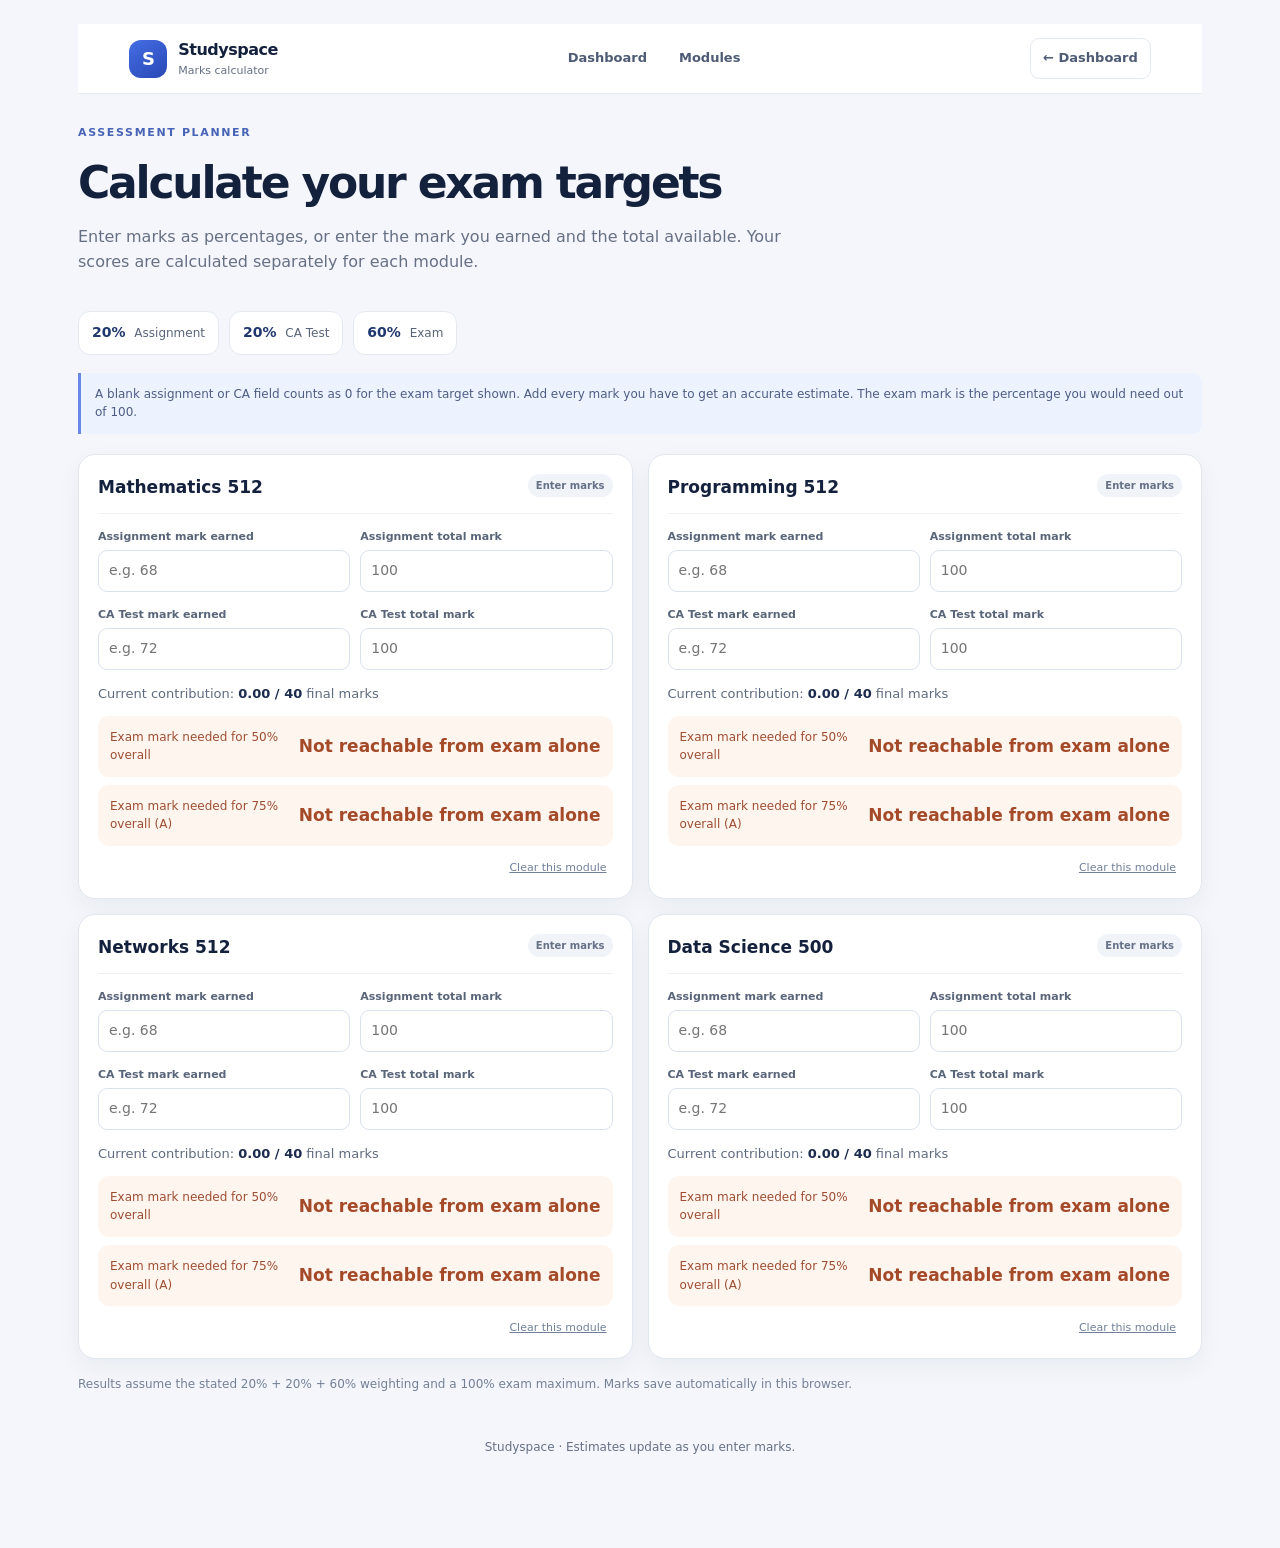
==== marks.html @ 7c02c254 "Add files via upload" ====
<!doctype html><html lang="en"><head><meta charset="utf-8"><meta name="viewport" content="width=device-width,initial-scale=1"><meta name="theme-color" content="#20386f"><title>Marks calculator · Studyspace</title><link rel="stylesheet" href="assets/css/dashboard.css"><style>
.page-intro{padding:30px 0 18px}.page-intro .eyebrow{color:#4763b5}.page-intro h1{font-size:clamp(30px,4vw,44px);letter-spacing:-.05em;margin:8px 0}.page-intro p{margin:0;color:#667085;max-width:720px}.weight-strip{display:flex;flex-wrap:wrap;gap:10px;margin:18px 0}.weight{background:#fff;border:1px solid #e4e9f1;border-radius:12px;padding:10px 13px;font-size:12px;color:#596579}.weight strong{color:#20386f;font-size:14px;margin-right:5px}.notice{border-left:3px solid #6887e8;background:#edf2ff;border-radius:0 10px 10px 0;padding:12px 14px;color:#4d5d83;font-size:12px;margin:15px 0 20px}.marks-grid{display:grid;grid-template-columns:repeat(2,minmax(0,1fr));gap:15px}.marks-card{background:#fff;border:1px solid #e1e7f0;border-radius:17px;padding:19px;box-shadow:0 9px 24px rgba(20,33,61,.05);min-width:0}.marks-head{display:flex;justify-content:space-between;align-items:flex-start;gap:12px;border-bottom:1px solid #edf0f5;padding-bottom:13px}.marks-head h2{font-size:17px;margin:0}.status-pill{background:#f0f3f8;color:#657187;border-radius:30px;padding:4px 8px;font-size:10px;font-weight:700;white-space:nowrap}.fields{display:grid;grid-template-columns:1fr 1fr;gap:10px;margin:14px 0}.field label{display:block;color:#596579;font-size:11px;font-weight:700;margin-bottom:5px}.field input{width:100%;padding:9px 10px;border:1px solid #dbe2ed;border-radius:9px;font-size:14px}.current-line{font-size:13px;color:#5f6b7e;margin:8px 0 12px}.current-line strong{color:#1c2c4e}.target{border-radius:11px;padding:12px;background:#f6f8fc;margin-top:8px;display:flex;justify-content:space-between;align-items:center;gap:10px;font-size:12px;color:#596579}.target b{font-size:17px;color:#20386f;white-space:nowrap}.target.a-target{background:#f2f5ff}.target.impossible{color:#9e4d31;background:#fff5ef}.target.impossible b{color:#a44a29}.target.achieved{background:#eaf8f1;color:#277653}.target.achieved b{color:#277653}.clear-row{text-align:right;margin-top:8px}.clear-row button{border:0;background:transparent;color:#70809a;font-size:11px;text-decoration:underline}.footer-note{font-size:12px;color:#748096;margin:16px 0}.all-clear{border:1px solid #dce3ef;color:#58657b;background:#fff;border-radius:9px;padding:9px 12px;font-size:12px;font-weight:700}
@media(max-width:700px){.marks-grid{grid-template-columns:1fr}.page-intro{padding-top:22px}.marks-card{padding:16px}}
</style></head><body><div class="wrap"><header class="study-topbar"><a class="study-brand" href="index.html"><span class="study-mark">S</span><span>Studyspace<small>Marks calculator</small></span></a><nav class="study-links"><a href="index.html">Dashboard</a><a href="index.html#modules">Modules</a></nav><a class="study-back" href="index.html">← Dashboard</a></header><main><section class="page-intro"><div class="eyebrow">Assessment planner</div><h1>Calculate your exam targets</h1><p>Enter marks as percentages, or enter the mark you earned and the total available. Your scores are calculated separately for each module.</p></section><div class="weight-strip"><span class="weight"><strong>20%</strong> Assignment</span><span class="weight"><strong>20%</strong> CA Test</span><span class="weight"><strong>60%</strong> Exam</span></div><div class="notice">A blank assignment or CA field counts as 0 for the exam target shown. Add every mark you have to get an accurate estimate. The exam mark is the percentage you would need out of 100.</div><div id="marksGrid" class="marks-grid"></div><p class="footer-note">Results assume the stated 20% + 20% + 60% weighting and a 100% exam maximum. Marks save automatically in this browser.</p></main><footer class="foot">Studyspace · Estimates update as you enter marks.</footer></div><script>
const modules=[['maths','Mathematics 512'],['programming','Programming 512'],['networks','Networks 512'],['data-science','Data Science 500']];const KEY='studyspace-module-marks-v1';let saved={};try{saved=JSON.parse(localStorage.getItem(KEY)||'{}')}catch{}
function card([id,name]){const x=saved[id]||{};return `<article class="marks-card" data-id="${id}"><div class="marks-head"><h2>${name}</h2><span class="status-pill" id="status-${id}">Enter marks</span></div><div class="fields"><div class="field"><label for="a-${id}">Assignment mark earned</label><input id="a-${id}" type="number" min="0" step="any" inputmode="decimal" placeholder="e.g. 68" value="${x.a??''}" oninput="update('${id}')"></div><div class="field"><label for="at-${id}">Assignment total mark</label><input id="at-${id}" type="number" min="0.01" step="any" inputmode="decimal" placeholder="100" value="${x.at??''}" oninput="update('${id}')"></div></div><div class="fields"><div class="field"><label for="c-${id}">CA Test mark earned</label><input id="c-${id}" type="number" min="0" step="any" inputmode="decimal" placeholder="e.g. 72" value="${x.c??''}" oninput="update('${id}')"></div><div class="field"><label for="ct-${id}">CA Test total mark</label><input id="ct-${id}" type="number" min="0.01" step="any" inputmode="decimal" placeholder="100" value="${x.ct??''}" oninput="update('${id}')"></div></div><div class="current-line" id="current-${id}">Current contribution: <strong>0.00 / 40</strong> final marks</div><div id="pass-${id}" class="target"><span>Exam mark needed for 50% overall</span><b>—</b></div><div id="grade-${id}" class="target a-target"><span>Exam mark needed for 75% overall (A)</span><b>—</b></div><div class="clear-row"><button onclick="clearModule('${id}')">Clear this module</button></div></article>`}
document.getElementById('marksGrid').innerHTML=modules.map(card).join('');function get(id,k){let n=Number(document.getElementById(k+'-'+id).value);return Number.isFinite(n)?n:0}function entered(id,k){return document.getElementById(k+'-'+id).value.trim()!==''}function needed(current,target){let req=(target-current)/.6*100;if(req<=0)return {text:'Already secured',cls:'achieved'};if(req>100)return {text:'Not reachable from exam alone',cls:'impossible'};return {text:req.toFixed(1)+'%',cls:''}}
function setTarget(el,result){el.className='target '+result.cls;el.querySelector('b').textContent=result.text}
function update(id){let a=get(id,'a'),at=get(id,'at'),c=get(id,'c'),ct=get(id,'ct');let invalid=(entered(id,'a')&&(!at||a>at))||(entered(id,'c')&&(!ct||c>ct));let current=0;if(entered(id,'a')&&at>0)current+=(a/at)*20;if(entered(id,'c')&&ct>0)current+=(c/ct)*20;document.getElementById('current-'+id).innerHTML=invalid?'Check that each earned mark is not greater than its total.':`Current contribution: <strong>${current.toFixed(2)} / 40</strong> final marks`;let status=document.getElementById('status-'+id);status.textContent=invalid?'Check marks':(entered(id,'a')||entered(id,'c')?'Marks entered':'Enter marks');status.style.background=invalid?'#fff0eb':(entered(id,'a')||entered(id,'c')?'#eaf8f1':'#f0f3f8');status.style.color=invalid?'#a44a29':(entered(id,'a')||entered(id,'c')?'#277653':'#657187');let p=needed(current,50),g=needed(current,75);if(invalid){p={text:'Check entered marks',cls:'impossible'};g={text:'Check entered marks',cls:'impossible'}}setTarget(document.getElementById('pass-'+id),p);setTarget(document.getElementById('grade-'+id),g);saved[id]={a:document.getElementById('a-'+id).value,at:document.getElementById('at-'+id).value,c:document.getElementById('c-'+id).value,ct:document.getElementById('ct-'+id).value};localStorage.setItem(KEY,JSON.stringify(saved))}
function clearModule(id){for(let k of ['a','at','c','ct'])document.getElementById(k+'-'+id).value='';delete saved[id];localStorage.setItem(KEY,JSON.stringify(saved));update(id)}modules.forEach(([id])=>update(id));
</script></body></html>
---- assets/css/dashboard.css ----
@import url('./shared.css');
body{background:#f4f6fb!important}.wrap{max-width:1220px;margin:auto;padding:24px clamp(16px,4vw,48px) 64px}.sitehead{display:flex;justify-content:space-between;align-items:center;gap:20px}.sitehead .study-topbar{flex:1}.hero-home{margin-top:22px;padding:clamp(28px,6vw,62px);border-radius:26px;background:radial-gradient(circle at 82% 8%,rgba(126,168,255,.35),transparent 28%),linear-gradient(125deg,#15264b,#263f83 68%,#345cc7);color:#fff;position:relative;overflow:hidden}.eyebrow{font-size:11px;letter-spacing:.15em;font-weight:800;text-transform:uppercase;color:#afc1ff}.hero-home h1{font-size:clamp(34px,5.3vw,58px);line-height:1.04;letter-spacing:-.055em;max-width:680px;margin:18px 0}.hero-home p{max-width:590px;color:#e0e8ff;font-size:16px}.hero-actions{display:flex;flex-wrap:wrap;gap:10px;margin-top:24px}.button{display:inline-flex;align-items:center;justify-content:center;gap:8px;text-decoration:none;border:0;border-radius:11px;padding:12px 16px;background:#fff;color:#1e3470;font-weight:750;font-size:14px}.button.primary{background:#7799ff;color:#fff}.button:hover{transform:translateY(-1px);filter:brightness(.98)}.section-heading{display:flex;align-items:end;justify-content:space-between;gap:12px;margin:34px 0 14px}.section-heading h2{margin:0;font-size:22px;letter-spacing:-.035em}.section-heading p{margin:3px 0 0;color:#667085;font-size:13px}.module-grid{display:grid;grid-template-columns:repeat(2,minmax(0,1fr));gap:16px}.module-card{background:#fff;border:1px solid #e3e8f1;border-radius:18px;padding:22px;box-shadow:0 10px 26px rgba(20,33,61,.05);display:flex;flex-direction:column;min-height:205px}.module-top{display:flex;align-items:center;justify-content:space-between}.module-icon{width:42px;height:42px;border-radius:13px;display:grid;place-items:center;background:#edf1ff;color:#3556c4;font-size:18px;font-weight:800}.module-code{font-size:11px;letter-spacing:.12em;color:#7a859b;font-weight:800}.module-card h3{margin:14px 0 4px;font-size:19px;letter-spacing:-.025em}.module-card p{margin:0;color:#667085;font-size:13px}.module-card .open-link{margin-top:auto;padding-top:18px;text-decoration:none;font-size:13px;font-weight:750;color:#3556c4}.module-card .open-link:hover{color:#172e84}.tool-banner{display:grid;grid-template-columns:1fr auto;align-items:center;gap:20px;border:1px solid #dfe6f3;background:linear-gradient(110deg,#fff,#f0f4ff);border-radius:18px;padding:22px;margin-top:18px}.tool-banner h3{margin:0 0 5px;font-size:18px}.tool-banner p{margin:0;color:#667085;font-size:13px}.tool-banner .button{background:#263f83;color:#fff}.how-grid{display:grid;grid-template-columns:repeat(3,1fr);gap:12px;margin-top:14px}.how-card{background:#fff;border:1px solid #e3e8f1;border-radius:14px;padding:16px}.how-card b{display:block;font-size:13px;margin-bottom:4px}.how-card span{font-size:12px;color:#667085}.foot{padding:30px 0 0;color:#8791a5;font-size:12px;text-align:center}
@media(max-width:700px){.wrap{padding:12px 14px 42px}.module-grid{grid-template-columns:1fr}.how-grid{grid-template-columns:1fr}.tool-banner{grid-template-columns:1fr}.sitehead .study-back{display:none}}
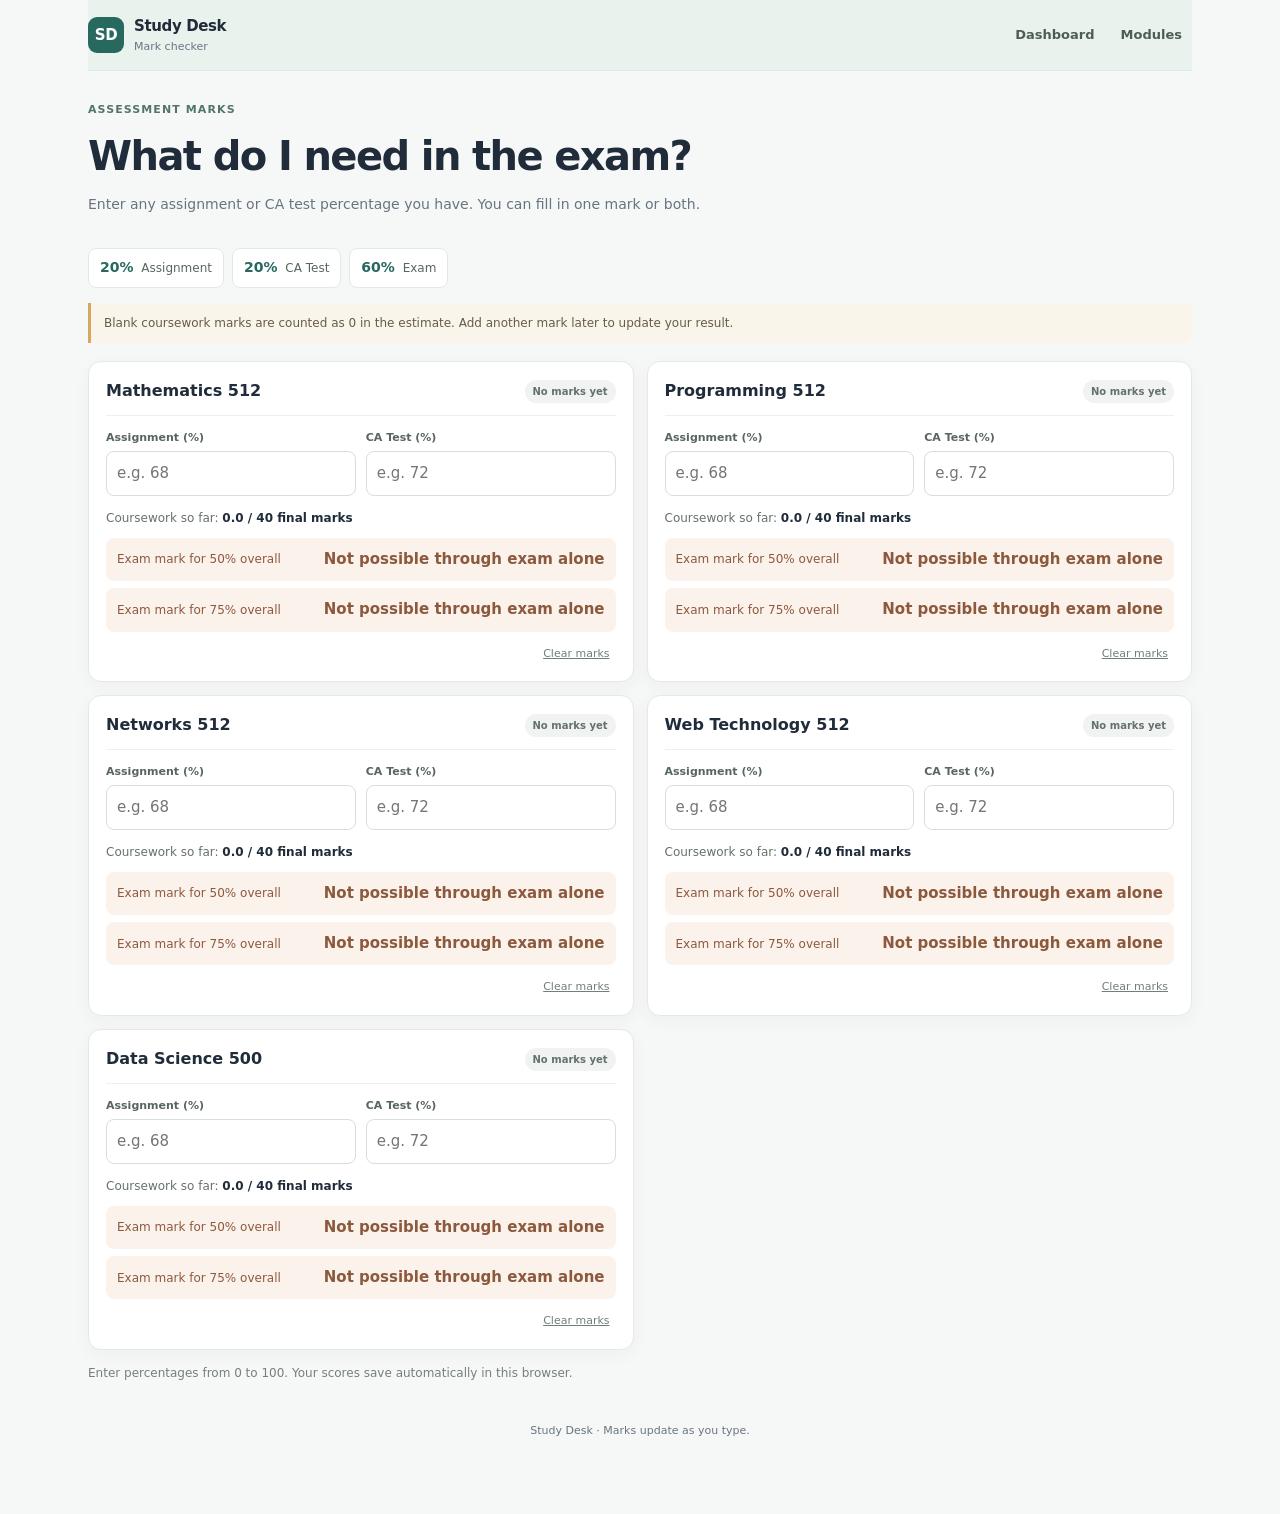
==== commit bdd695f0: "Add files via upload" ====
--- a/marks.html
+++ b/marks.html
@@ -1,11 +1,11 @@
-<!doctype html><html lang="en"><head><meta charset="utf-8"><meta name="viewport" content="width=device-width,initial-scale=1"><meta name="theme-color" content="#20386f"><title>Marks calculator · Studyspace</title><link rel="stylesheet" href="assets/css/dashboard.css"><style>
-.page-intro{padding:30px 0 18px}.page-intro .eyebrow{color:#4763b5}.page-intro h1{font-size:clamp(30px,4vw,44px);letter-spacing:-.05em;margin:8px 0}.page-intro p{margin:0;color:#667085;max-width:720px}.weight-strip{display:flex;flex-wrap:wrap;gap:10px;margin:18px 0}.weight{background:#fff;border:1px solid #e4e9f1;border-radius:12px;padding:10px 13px;font-size:12px;color:#596579}.weight strong{color:#20386f;font-size:14px;margin-right:5px}.notice{border-left:3px solid #6887e8;background:#edf2ff;border-radius:0 10px 10px 0;padding:12px 14px;color:#4d5d83;font-size:12px;margin:15px 0 20px}.marks-grid{display:grid;grid-template-columns:repeat(2,minmax(0,1fr));gap:15px}.marks-card{background:#fff;border:1px solid #e1e7f0;border-radius:17px;padding:19px;box-shadow:0 9px 24px rgba(20,33,61,.05);min-width:0}.marks-head{display:flex;justify-content:space-between;align-items:flex-start;gap:12px;border-bottom:1px solid #edf0f5;padding-bottom:13px}.marks-head h2{font-size:17px;margin:0}.status-pill{background:#f0f3f8;color:#657187;border-radius:30px;padding:4px 8px;font-size:10px;font-weight:700;white-space:nowrap}.fields{display:grid;grid-template-columns:1fr 1fr;gap:10px;margin:14px 0}.field label{display:block;color:#596579;font-size:11px;font-weight:700;margin-bottom:5px}.field input{width:100%;padding:9px 10px;border:1px solid #dbe2ed;border-radius:9px;font-size:14px}.current-line{font-size:13px;color:#5f6b7e;margin:8px 0 12px}.current-line strong{color:#1c2c4e}.target{border-radius:11px;padding:12px;background:#f6f8fc;margin-top:8px;display:flex;justify-content:space-between;align-items:center;gap:10px;font-size:12px;color:#596579}.target b{font-size:17px;color:#20386f;white-space:nowrap}.target.a-target{background:#f2f5ff}.target.impossible{color:#9e4d31;background:#fff5ef}.target.impossible b{color:#a44a29}.target.achieved{background:#eaf8f1;color:#277653}.target.achieved b{color:#277653}.clear-row{text-align:right;margin-top:8px}.clear-row button{border:0;background:transparent;color:#70809a;font-size:11px;text-decoration:underline}.footer-note{font-size:12px;color:#748096;margin:16px 0}.all-clear{border:1px solid #dce3ef;color:#58657b;background:#fff;border-radius:9px;padding:9px 12px;font-size:12px;font-weight:700}
-@media(max-width:700px){.marks-grid{grid-template-columns:1fr}.page-intro{padding-top:22px}.marks-card{padding:16px}}
-</style></head><body><div class="wrap"><header class="study-topbar"><a class="study-brand" href="index.html"><span class="study-mark">S</span><span>Studyspace<small>Marks calculator</small></span></a><nav class="study-links"><a href="index.html">Dashboard</a><a href="index.html#modules">Modules</a></nav><a class="study-back" href="index.html">← Dashboard</a></header><main><section class="page-intro"><div class="eyebrow">Assessment planner</div><h1>Calculate your exam targets</h1><p>Enter marks as percentages, or enter the mark you earned and the total available. Your scores are calculated separately for each module.</p></section><div class="weight-strip"><span class="weight"><strong>20%</strong> Assignment</span><span class="weight"><strong>20%</strong> CA Test</span><span class="weight"><strong>60%</strong> Exam</span></div><div class="notice">A blank assignment or CA field counts as 0 for the exam target shown. Add every mark you have to get an accurate estimate. The exam mark is the percentage you would need out of 100.</div><div id="marksGrid" class="marks-grid"></div><p class="footer-note">Results assume the stated 20% + 20% + 60% weighting and a 100% exam maximum. Marks save automatically in this browser.</p></main><footer class="foot">Studyspace · Estimates update as you enter marks.</footer></div><script>
-const modules=[['maths','Mathematics 512'],['programming','Programming 512'],['networks','Networks 512'],['data-science','Data Science 500']];const KEY='studyspace-module-marks-v1';let saved={};try{saved=JSON.parse(localStorage.getItem(KEY)||'{}')}catch{}
-function card([id,name]){const x=saved[id]||{};return `<article class="marks-card" data-id="${id}"><div class="marks-head"><h2>${name}</h2><span class="status-pill" id="status-${id}">Enter marks</span></div><div class="fields"><div class="field"><label for="a-${id}">Assignment mark earned</label><input id="a-${id}" type="number" min="0" step="any" inputmode="decimal" placeholder="e.g. 68" value="${x.a??''}" oninput="update('${id}')"></div><div class="field"><label for="at-${id}">Assignment total mark</label><input id="at-${id}" type="number" min="0.01" step="any" inputmode="decimal" placeholder="100" value="${x.at??''}" oninput="update('${id}')"></div></div><div class="fields"><div class="field"><label for="c-${id}">CA Test mark earned</label><input id="c-${id}" type="number" min="0" step="any" inputmode="decimal" placeholder="e.g. 72" value="${x.c??''}" oninput="update('${id}')"></div><div class="field"><label for="ct-${id}">CA Test total mark</label><input id="ct-${id}" type="number" min="0.01" step="any" inputmode="decimal" placeholder="100" value="${x.ct??''}" oninput="update('${id}')"></div></div><div class="current-line" id="current-${id}">Current contribution: <strong>0.00 / 40</strong> final marks</div><div id="pass-${id}" class="target"><span>Exam mark needed for 50% overall</span><b>—</b></div><div id="grade-${id}" class="target a-target"><span>Exam mark needed for 75% overall (A)</span><b>—</b></div><div class="clear-row"><button onclick="clearModule('${id}')">Clear this module</button></div></article>`}
-document.getElementById('marksGrid').innerHTML=modules.map(card).join('');function get(id,k){let n=Number(document.getElementById(k+'-'+id).value);return Number.isFinite(n)?n:0}function entered(id,k){return document.getElementById(k+'-'+id).value.trim()!==''}function needed(current,target){let req=(target-current)/.6*100;if(req<=0)return {text:'Already secured',cls:'achieved'};if(req>100)return {text:'Not reachable from exam alone',cls:'impossible'};return {text:req.toFixed(1)+'%',cls:''}}
+<!doctype html><html lang="en"><head><meta charset="utf-8"><meta name="viewport" content="width=device-width,initial-scale=1"><meta name="theme-color" content="#28695f"><title>Mark checker · Study Desk</title><link rel="stylesheet" href="assets/css/dashboard.css"><style>
+.page-intro{padding:30px 0 17px}.page-intro .eyebrow{color:#52756b}.page-intro h1{font-size:clamp(29px,4vw,40px);letter-spacing:-.04em;margin:7px 0}.page-intro p{margin:0;color:#687481;max-width:650px;font-size:14px}.weight-strip{display:flex;flex-wrap:wrap;gap:8px;margin:15px 0}.weight{background:#fff;border:1px solid #e4e8e8;border-radius:8px;padding:8px 11px;font-size:12px;color:#59665f}.weight strong{color:#28695f;font-size:14px;margin-right:4px}.notice{border-left:3px solid #d6a85c;background:#f9f5eb;border-radius:0 8px 8px 0;padding:11px 13px;color:#665c46;font-size:12px;margin:13px 0 18px}.marks-grid{display:grid;grid-template-columns:repeat(2,minmax(0,1fr));gap:13px}.marks-card{background:#fff;border:1px solid #e4e8e8;border-radius:13px;padding:17px;box-shadow:0 5px 18px rgba(32,44,58,.04);min-width:0}.marks-head{display:flex;justify-content:space-between;align-items:center;gap:10px;border-bottom:1px solid #edf0ed;padding-bottom:11px}.marks-head h2{font-size:16px;margin:0}.status-pill{background:#f1f3f2;color:#65716b;border-radius:20px;padding:4px 8px;font-size:10px;font-weight:700;white-space:nowrap}.fields{display:grid;grid-template-columns:1fr 1fr;gap:10px;margin:13px 0}.field label{display:block;color:#59665f;font-size:11px;font-weight:700;margin-bottom:5px}.field input{width:100%;padding:10px;border:1px solid #d8dfdb;border-radius:8px;font-size:15px;color:#202c3a}.field input:focus{border-color:#76a197;outline:3px solid #e3efeb}.current-line{font-size:12px;color:#66716c;margin:4px 0 10px}.current-line strong{color:#202c3a}.target{border-radius:8px;padding:10px 11px;background:#f6f8f7;margin-top:7px;display:flex;justify-content:space-between;align-items:center;gap:10px;font-size:12px;color:#59665f}.target b{font-size:15px;color:#28695f;white-space:nowrap}.target.a-target{background:#f6f7f4}.target.impossible{color:#8c593d;background:#fbf2ec}.target.impossible b{color:#8c593d}.target.achieved{background:#edf5f0;color:#28695f}.target.achieved b{color:#28695f}.clear-row{text-align:right;margin-top:8px}.clear-row button{border:0;background:transparent;color:#708078;font-size:11px;text-decoration:underline;cursor:pointer}.footnote{font-size:12px;color:#748078;margin:14px 0}.page-nav{display:flex;align-items:center;justify-content:space-between;gap:10px;padding:15px 0;border-bottom:1px solid #e4e8e8}.page-nav .study-brand{font-size:15px}.page-nav .study-links{display:flex;gap:6px}.page-nav .study-links a{color:#4d5d54;text-decoration:none;padding:8px 10px;border-radius:8px;font-size:13px;font-weight:650}.page-nav .study-links a:hover{background:#eaf1ee;color:#245f56}
+@media(max-width:700px){.marks-grid{grid-template-columns:1fr}.page-intro{padding-top:22px}.marks-card{padding:15px}.page-nav{flex-wrap:wrap}.page-nav .study-links{width:100%;border-top:1px solid #e4e8e8;padding-top:6px}}
+</style></head><body><div class="wrap"><header class="page-nav"><a class="study-brand" href="index.html"><span class="study-mark">SD</span><span>Study Desk<small>Mark checker</small></span></a><nav class="study-links"><a href="index.html">Dashboard</a><a href="index.html#modules">Modules</a></nav></header><main><section class="page-intro"><div class="eyebrow">Assessment marks</div><h1>What do I need in the exam?</h1><p>Enter any assignment or CA test percentage you have. You can fill in one mark or both.</p></section><div class="weight-strip"><span class="weight"><strong>20%</strong> Assignment</span><span class="weight"><strong>20%</strong> CA Test</span><span class="weight"><strong>60%</strong> Exam</span></div><div class="notice">Blank coursework marks are counted as 0 in the estimate. Add another mark later to update your result.</div><div id="marksGrid" class="marks-grid"></div><p class="footnote">Enter percentages from 0 to 100. Your scores save automatically in this browser.</p></main><footer class="foot">Study Desk · Marks update as you type.</footer></div><script>
+const modules=[['maths','Mathematics 512'],['programming','Programming 512'],['networks','Networks 512'],['web-technology','Web Technology 512'],['data-science','Data Science 500']];const KEY='study-desk-marks-v2';let saved={};try{saved=JSON.parse(localStorage.getItem(KEY)||'{}')}catch{}
+function card([id,name]){const x=saved[id]||{};return `<article class="marks-card" data-id="${id}"><div class="marks-head"><h2>${name}</h2><span class="status-pill" id="status-${id}">No marks yet</span></div><div class="fields"><div class="field"><label for="a-${id}">Assignment (%)</label><input id="a-${id}" type="number" min="0" max="100" step="any" inputmode="decimal" placeholder="e.g. 68" aria-label="${name} assignment percentage" value="${x.a??''}" oninput="update('${id}')"></div><div class="field"><label for="c-${id}">CA Test (%)</label><input id="c-${id}" type="number" min="0" max="100" step="any" inputmode="decimal" placeholder="e.g. 72" aria-label="${name} CA Test percentage" value="${x.c??''}" oninput="update('${id}')"></div></div><div class="current-line" id="current-${id}">Coursework so far: <strong>0.0 / 40 final marks</strong></div><div id="pass-${id}" class="target"><span>Exam mark for 50% overall</span><b>—</b></div><div id="grade-${id}" class="target a-target"><span>Exam mark for 75% overall</span><b>—</b></div><div class="clear-row"><button type="button" onclick="clearModule('${id}')">Clear marks</button></div></article>`}
+document.getElementById('marksGrid').innerHTML=modules.map(card).join('');function val(id,k){const e=document.getElementById(k+'-'+id);return e.value.trim()===''?null:Number(e.value)}function needed(current,target){let req=(target-current)/.6*100;if(req<=0)return {text:'Already reached',cls:'achieved'};if(req>100)return {text:'Not possible through exam alone',cls:'impossible'};return {text:(Math.ceil(req*10)/10).toFixed(1)+'%',cls:''}}
 function setTarget(el,result){el.className='target '+result.cls;el.querySelector('b').textContent=result.text}
-function update(id){let a=get(id,'a'),at=get(id,'at'),c=get(id,'c'),ct=get(id,'ct');let invalid=(entered(id,'a')&&(!at||a>at))||(entered(id,'c')&&(!ct||c>ct));let current=0;if(entered(id,'a')&&at>0)current+=(a/at)*20;if(entered(id,'c')&&ct>0)current+=(c/ct)*20;document.getElementById('current-'+id).innerHTML=invalid?'Check that each earned mark is not greater than its total.':`Current contribution: <strong>${current.toFixed(2)} / 40</strong> final marks`;let status=document.getElementById('status-'+id);status.textContent=invalid?'Check marks':(entered(id,'a')||entered(id,'c')?'Marks entered':'Enter marks');status.style.background=invalid?'#fff0eb':(entered(id,'a')||entered(id,'c')?'#eaf8f1':'#f0f3f8');status.style.color=invalid?'#a44a29':(entered(id,'a')||entered(id,'c')?'#277653':'#657187');let p=needed(current,50),g=needed(current,75);if(invalid){p={text:'Check entered marks',cls:'impossible'};g={text:'Check entered marks',cls:'impossible'}}setTarget(document.getElementById('pass-'+id),p);setTarget(document.getElementById('grade-'+id),g);saved[id]={a:document.getElementById('a-'+id).value,at:document.getElementById('at-'+id).value,c:document.getElementById('c-'+id).value,ct:document.getElementById('ct-'+id).value};localStorage.setItem(KEY,JSON.stringify(saved))}
-function clearModule(id){for(let k of ['a','at','c','ct'])document.getElementById(k+'-'+id).value='';delete saved[id];localStorage.setItem(KEY,JSON.stringify(saved));update(id)}modules.forEach(([id])=>update(id));
+function update(id){const a=val(id,'a'),c=val(id,'c'),bad=[a,c].some(v=>v!==null&&(!Number.isFinite(v)||v<0||v>100));const current=(a??0)*.2+(c??0)*.2;const line=document.getElementById('current-'+id);line.innerHTML=bad?'Please enter percentages from 0 to 100.':`Coursework so far: <strong>${current.toFixed(1)} / 40 final marks</strong>`;const hasMark=a!==null||c!==null;const status=document.getElementById('status-'+id);status.textContent=bad?'Check mark':(hasMark?'Mark entered':'No marks yet');status.style.background=bad?'#fbf2ec':(hasMark?'#edf5f0':'#f1f3f2');status.style.color=bad?'#8c593d':(hasMark?'#28695f':'#65716b');let p=needed(current,50),g=needed(current,75);if(bad){p={text:'Check entered mark',cls:'impossible'};g={text:'Check entered mark',cls:'impossible'}}setTarget(document.getElementById('pass-'+id),p);setTarget(document.getElementById('grade-'+id),g);if(a===null&&c===null)delete saved[id];else saved[id]={a:a===null?'':String(a),c:c===null?'':String(c)};localStorage.setItem(KEY,JSON.stringify(saved))}
+function clearModule(id){document.getElementById('a-'+id).value='';document.getElementById('c-'+id).value='';delete saved[id];localStorage.setItem(KEY,JSON.stringify(saved));update(id)}modules.forEach(([id])=>update(id));
 </script></body></html>
--- a/assets/css/dashboard.css
+++ b/assets/css/dashboard.css
@@ -1,3 +1,4 @@
 @import url('./shared.css');
-body{background:#f4f6fb!important}.wrap{max-width:1220px;margin:auto;padding:24px clamp(16px,4vw,48px) 64px}.sitehead{display:flex;justify-content:space-between;align-items:center;gap:20px}.sitehead .study-topbar{flex:1}.hero-home{margin-top:22px;padding:clamp(28px,6vw,62px);border-radius:26px;background:radial-gradient(circle at 82% 8%,rgba(126,168,255,.35),transparent 28%),linear-gradient(125deg,#15264b,#263f83 68%,#345cc7);color:#fff;position:relative;overflow:hidden}.eyebrow{font-size:11px;letter-spacing:.15em;font-weight:800;text-transform:uppercase;color:#afc1ff}.hero-home h1{font-size:clamp(34px,5.3vw,58px);line-height:1.04;letter-spacing:-.055em;max-width:680px;margin:18px 0}.hero-home p{max-width:590px;color:#e0e8ff;font-size:16px}.hero-actions{display:flex;flex-wrap:wrap;gap:10px;margin-top:24px}.button{display:inline-flex;align-items:center;justify-content:center;gap:8px;text-decoration:none;border:0;border-radius:11px;padding:12px 16px;background:#fff;color:#1e3470;font-weight:750;font-size:14px}.button.primary{background:#7799ff;color:#fff}.button:hover{transform:translateY(-1px);filter:brightness(.98)}.section-heading{display:flex;align-items:end;justify-content:space-between;gap:12px;margin:34px 0 14px}.section-heading h2{margin:0;font-size:22px;letter-spacing:-.035em}.section-heading p{margin:3px 0 0;color:#667085;font-size:13px}.module-grid{display:grid;grid-template-columns:repeat(2,minmax(0,1fr));gap:16px}.module-card{background:#fff;border:1px solid #e3e8f1;border-radius:18px;padding:22px;box-shadow:0 10px 26px rgba(20,33,61,.05);display:flex;flex-direction:column;min-height:205px}.module-top{display:flex;align-items:center;justify-content:space-between}.module-icon{width:42px;height:42px;border-radius:13px;display:grid;place-items:center;background:#edf1ff;color:#3556c4;font-size:18px;font-weight:800}.module-code{font-size:11px;letter-spacing:.12em;color:#7a859b;font-weight:800}.module-card h3{margin:14px 0 4px;font-size:19px;letter-spacing:-.025em}.module-card p{margin:0;color:#667085;font-size:13px}.module-card .open-link{margin-top:auto;padding-top:18px;text-decoration:none;font-size:13px;font-weight:750;color:#3556c4}.module-card .open-link:hover{color:#172e84}.tool-banner{display:grid;grid-template-columns:1fr auto;align-items:center;gap:20px;border:1px solid #dfe6f3;background:linear-gradient(110deg,#fff,#f0f4ff);border-radius:18px;padding:22px;margin-top:18px}.tool-banner h3{margin:0 0 5px;font-size:18px}.tool-banner p{margin:0;color:#667085;font-size:13px}.tool-banner .button{background:#263f83;color:#fff}.how-grid{display:grid;grid-template-columns:repeat(3,1fr);gap:12px;margin-top:14px}.how-card{background:#fff;border:1px solid #e3e8f1;border-radius:14px;padding:16px}.how-card b{display:block;font-size:13px;margin-bottom:4px}.how-card span{font-size:12px;color:#667085}.foot{padding:30px 0 0;color:#8791a5;font-size:12px;text-align:center}
-@media(max-width:700px){.wrap{padding:12px 14px 42px}.module-grid{grid-template-columns:1fr}.how-grid{grid-template-columns:1fr}.tool-banner{grid-template-columns:1fr}.sitehead .study-back{display:none}}
+:root{--ink:#202c3a;--muted:#687481;--line:#e4e8e8;--paper:#f6f8f7;--white:#fff;--blue:#28695f;--blue2:#1f554d;--mint:#e9f3ef;--shadow:0 5px 18px rgba(32,44,58,.045)}
+body{background:var(--paper)!important}.wrap{max-width:1160px;margin:auto;padding:0 28px 50px}.study-topbar{padding:15px 0!important;background:transparent!important;border-bottom:1px solid #e4e8e8!important}.study-mark{border-radius:9px!important;background:#28695f!important;font-size:15px!important}.study-brand{font-size:15px}.study-brand small{font-size:11px}.study-links a{font-size:13px}.study-links a:hover{background:#eaf1ee;color:#245f56}.study-back{border-radius:8px}.hero-home{margin:35px 0 30px;padding:34px 36px;background:#eaf2ee;border:1px solid #dce9e2;border-radius:17px;color:var(--ink);position:relative}.hero-home:before{content:"";position:absolute;left:0;top:23px;bottom:23px;width:4px;background:#d6a85c;border-radius:4px}.eyebrow{font-size:11px;letter-spacing:.1em;font-weight:750;text-transform:uppercase;color:#52756b}.hero-home h1{font-size:clamp(32px,5vw,48px);line-height:1.08;letter-spacing:-.045em;max-width:650px;margin:14px 0}.hero-home p{max-width:610px;color:#58665f;font-size:15px;margin:0}.hero-actions{display:flex;flex-wrap:wrap;gap:10px;margin-top:22px}.button{display:inline-flex;align-items:center;justify-content:center;gap:8px;text-decoration:none;border:1px solid #d4dfd9;border-radius:9px;padding:10px 14px;background:#fff;color:#285d54;font-weight:700;font-size:13px;transition:.15s}.button.primary{background:#28695f;border-color:#28695f;color:#fff}.button:hover{transform:translateY(-1px);filter:brightness(.97)}.section-heading{display:flex;align-items:end;justify-content:space-between;gap:12px;margin:27px 0 13px}.section-heading h2{margin:0;font-size:21px;letter-spacing:-.025em}.section-heading p{margin:4px 0 0;color:var(--muted);font-size:13px}.module-grid{display:grid;grid-template-columns:repeat(2,minmax(0,1fr));gap:13px}.module-card{background:#fff;border:1px solid var(--line);border-radius:13px;padding:18px 19px;box-shadow:var(--shadow);display:flex;flex-direction:column;min-height:175px;transition:border-color .15s,transform .15s}.module-card:hover{border-color:#bdcec5;transform:translateY(-2px)}.module-top{display:flex;align-items:center;justify-content:space-between}.module-icon{width:35px;height:35px;border-radius:10px;display:grid;place-items:center;background:#edf4f0;color:#28695f;font-size:17px;font-weight:800}.module-code{font-size:10px;letter-spacing:.1em;color:#87918e;font-weight:750}.module-card h3{margin:12px 0 3px;font-size:17px;letter-spacing:-.02em}.module-card p{margin:0;color:var(--muted);font-size:13px}.module-card .open-link{margin-top:auto;padding-top:15px;text-decoration:none;font-size:12px;font-weight:750;color:#28695f}.module-card .open-link:hover{color:#1f554d}.tool-banner{display:grid;grid-template-columns:1fr auto;align-items:center;gap:20px;border:1px solid #e4e8e8;background:#fff;border-radius:13px;padding:18px 20px;margin-top:15px}.tool-banner h3{margin:0 0 4px;font-size:17px}.tool-banner p{margin:0;color:var(--muted);font-size:13px}.tool-banner .button{background:#28695f;color:#fff;border-color:#28695f}.how-grid{display:grid;grid-template-columns:repeat(3,1fr);gap:11px;margin-top:12px}.how-card{background:#fff;border:1px solid var(--line);border-radius:12px;padding:15px}.how-card b{display:block;font-size:13px;margin-bottom:4px}.how-card span{font-size:12px;color:var(--muted)}.foot{padding:26px 0 0;color:#84908b;font-size:11px;text-align:center}
+@media(max-width:700px){.wrap{padding:0 15px 34px}.module-grid{grid-template-columns:1fr}.how-grid{grid-template-columns:1fr}.tool-banner{grid-template-columns:1fr}.hero-home{padding:27px 24px;margin:24px 0}.study-back{display:none}.study-topbar{flex-wrap:wrap}.study-links{order:3;width:100%;padding-top:7px;border-top:1px solid var(--line)}}
